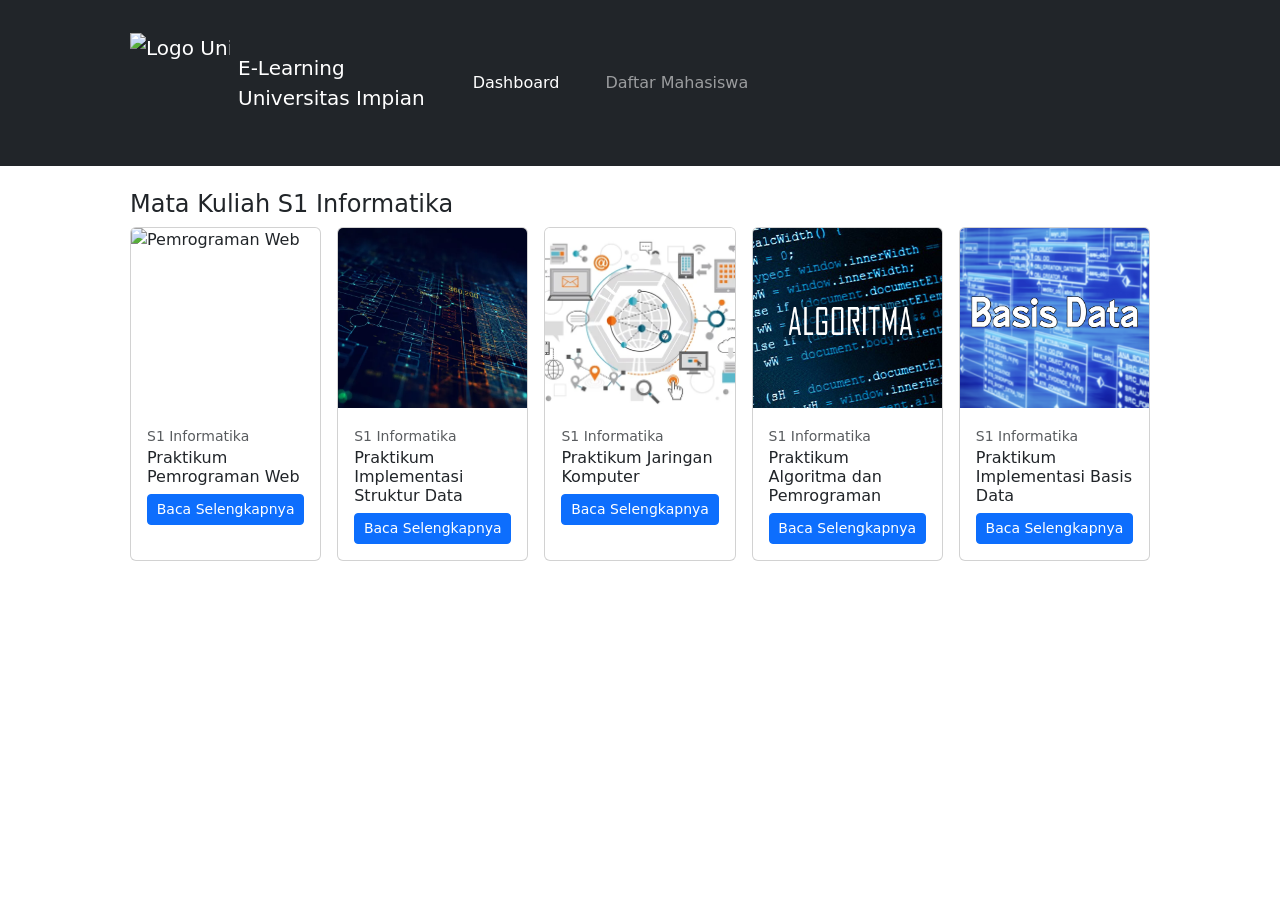
==== index.html @ 63eac9fa "Assignment 1" ====
<!DOCTYPE html>
<html lang="id">
<head>
    <meta charset="UTF-8">
    <meta name="viewport" content="width=device-width, initial-scale=1.0">
    <title>E-Learning Universitas Impian</title>

    <!-- Bootstrap -->
    <link href="https://cdn.jsdelivr.net/npm/bootstrap@5.3.3/dist/css/bootstrap.min.css" rel="stylesheet">

    <!-- Custom CSS -->
    <link rel="stylesheet" href="CSS Assignment1.css">
</head>
<body>

    <!-- NAVBAR -->
    <nav class="navbar navbar-expand-lg navbar-dark bg-dark">
        <div class="container">
            <a class="navbar-brand d-flex align-items-center" href="index.html">
                <img src="images/logo.png" alt="Logo Universitas Impian" class="logo">
                
                <div class="brand-text">
                    <div>E-Learning</div>
                    <div>Universitas Impian</div>
                </div>
            </a>

            <button class="navbar-toggler" type="button"
                    data-bs-toggle="collapse"
                    data-bs-target="#navbarNav">
                <span class="navbar-toggler-icon"></span>
            </button>

            <div class="collapse navbar-collapse" id="navbarNav">
                <ul class="navbar-nav ms-4">
                    <li class="nav-item">
                        <a class="nav-link active" href="index.html">Dashboard</a>
                    </li>
                    <li class="nav-item">
                        <a class="nav-link" href="Student.html">Daftar Mahasiswa</a>
                    </li>
                </ul>
            </div>
        </div>
    </nav>

    <!-- DASHBOARD -->
    <main class="container py-4">
        <h4 class="page-title">Mata Kuliah S1 Informatika</h4>

        <div class="row g-3">

            <div class="col-12 col-sm-6 col-md-4 col-lg">
                <div class="card course-card h-100">
                    <img src="https://images.unsplash.com/photo-1515879218367-8466d910aaa4?auto=format&fit=crop&w=500&q=80"
                         class="card-img-top" alt="Pemrograman Web">
                    <div class="card-body">
                        <small class="text-muted">S1 Informatika</small>
                        <h6 class="course-title">Praktikum Pemrograman Web</h6>
                        <a href="#" class="btn btn-primary btn-sm w-100">Baca Selengkapnya</a>
                    </div>
                </div>
            </div>

            <div class="col-12 col-sm-6 col-md-4 col-lg">
                <div class="card course-card h-100">
                    <img src="images/Gambar-Strukdat.jpg" alt="Implementasi Struktur Data" class="card-img-top">
                    <div class="card-body">
                        <small class="text-muted">S1 Informatika</small>
                        <h6 class="course-title">Praktikum Implementasi Struktur Data</h6>
                        <a href="#" class="btn btn-primary btn-sm w-100">Baca Selengkapnya</a>
                    </div>
                </div>
            </div>

            <div class="col-12 col-sm-6 col-md-4 col-lg">
                <div class="card course-card h-100">
                    <img src="images/Gambar-Jarkom.jpg" alt="Jaringan Komputer" class="card-img-top">
                    <div class="card-body">
                        <small class="text-muted">S1 Informatika</small>
                        <h6 class="course-title">Praktikum Jaringan Komputer</h6>
                        <a href="#" class="btn btn-primary btn-sm w-100">Baca Selengkapnya</a>
                    </div>
                </div>
            </div>

            <div class="col-12 col-sm-6 col-md-4 col-lg">
                <div class="card course-card h-100">
                    <img src="images/Gambar-Alpro.jpg" alt="Algoritma dan Pemrograman" class="card-img-top">
                    <div class="card-body">
                        <small class="text-muted">S1 Informatika</small>
                        <h6 class="course-title">Praktikum Algoritma dan Pemrograman</h6>
                        <a href="#" class="btn btn-primary btn-sm w-100">Baca Selengkapnya</a>
                    </div>
                </div>
            </div>

            <div class="col-12 col-sm-6 col-md-4 col-lg">
                <div class="card course-card h-100">
                    <img src="images/Gambar-Basdat.png" alt="Basis Data" class="card-img-top">
                    <div class="card-body">
                        <small class="text-muted">S1 Informatika</small>
                        <h6 class="course-title">Praktikum Implementasi Basis Data</h6>
                        <a href="#" class="btn btn-primary btn-sm w-100">Baca Selengkapnya</a>
                    </div>
                </div>
            </div>

        </div>
    </main>

    <script src="https://cdn.jsdelivr.net/npm/bootstrap@5.3.3/dist/js/bootstrap.bundle.min.js"></script>
</body>
</html>
---- CSS Assignment1.css ----
nav{
    display: flex;
    justify-content: space-between;
    align-items: center;
    position: sticky;
    top: 0;
    z-index: 1000;
}

nav ul{
    display: flex;
    gap: 30px;
    list-style-type: none;
}

.logo {
    width: 100px !important;
    height: 100px !important;
    object-fit: contain;
    margin-right: 8px;
}

.container{
    padding: 20px 60px;
}

.beranda{
    text-align: center;
}

.event-container{
    display: flex;
    gap: 25px;
}

.event-card{
    flex: 1;
    padding: 25px;
    border: 1px solid #ddd;
    border-radius: 10px;
}

.information{
    display: flex;
    gap: 50px;
}

.news{
    flex: 2;
}

.agenda{
    flex: 1;
}

.ajakan{
    text-align: center;
}

footer{
    display: flex;
    gap: 25px;
    align-items: center;
}

.card-img-top, .event-card img {
  width: 100%;
  height: 180px;
  object-fit: cover;
}
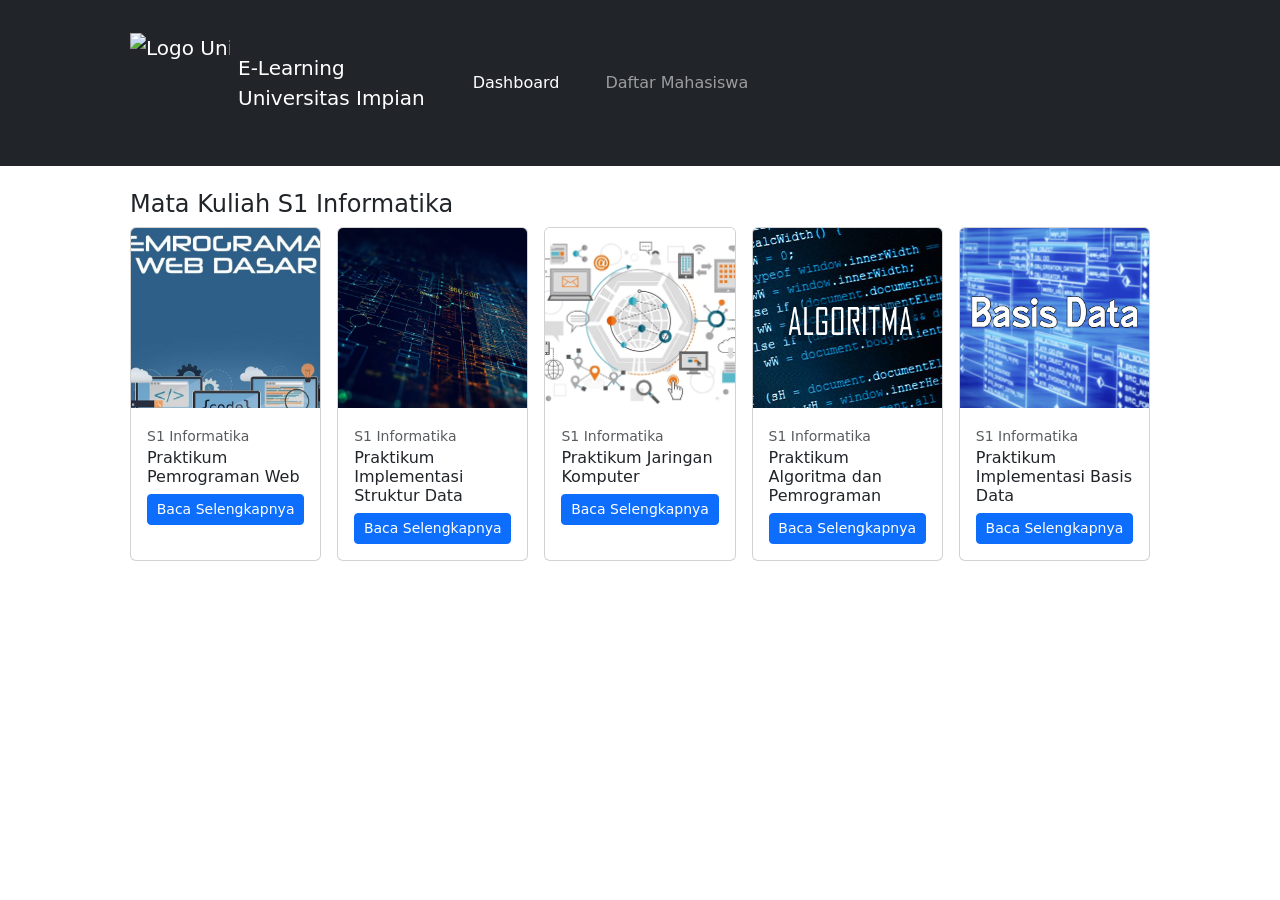
==== commit c5e7d368: "Assignment1" ====
--- a/index.html
+++ b/index.html
@@ -5,20 +5,16 @@
     <meta name="viewport" content="width=device-width, initial-scale=1.0">
     <title>E-Learning Universitas Impian</title>
 
-    <!-- Bootstrap -->
     <link href="https://cdn.jsdelivr.net/npm/bootstrap@5.3.3/dist/css/bootstrap.min.css" rel="stylesheet">
-
-    <!-- Custom CSS -->
-    <link rel="stylesheet" href="CSS Assignment1.css">
+    <link rel="stylesheet" href="style_assignment_satu.css">
 </head>
 <body>
 
-    <!-- NAVBAR -->
+    <!-- Navbar -->
     <nav class="navbar navbar-expand-lg navbar-dark bg-dark">
         <div class="container">
             <a class="navbar-brand d-flex align-items-center" href="index.html">
                 <img src="images/logo.png" alt="Logo Universitas Impian" class="logo">
-                
                 <div class="brand-text">
                     <div>E-Learning</div>
                     <div>Universitas Impian</div>
@@ -52,7 +48,7 @@
 
             <div class="col-12 col-sm-6 col-md-4 col-lg">
                 <div class="card course-card h-100">
-                    <img src="https://images.unsplash.com/photo-1515879218367-8466d910aaa4?auto=format&fit=crop&w=500&q=80"
+                    <img src="images/Gambar-Web.jpg"
                          class="card-img-top" alt="Pemrograman Web">
                     <div class="card-body">
                         <small class="text-muted">S1 Informatika</small>
--- a/style_assignment_satu.css
+++ b/style_assignment_satu.css
@@ -0,0 +1,70 @@
+nav{
+    display: flex;
+    justify-content: space-between;
+    align-items: center;
+    position: sticky;
+    top: 0;
+    z-index: 1000;
+}
+
+nav ul{
+    display: flex;
+    gap: 30px;
+    list-style-type: none;
+}
+
+.logo {
+    width: 100px !important;
+    height: 100px !important;
+    object-fit: contain;
+    margin-right: 8px;
+}
+
+.container{
+    padding: 20px 60px;
+}
+
+.beranda{
+    text-align: center;
+}
+
+.event-container{
+    display: flex;
+    gap: 25px;
+}
+
+.event-card{
+    flex: 1;
+    padding: 25px;
+    border: 1px solid #ddd;
+    border-radius: 10px;
+}
+
+.information{
+    display: flex;
+    gap: 50px;
+}
+
+.news{
+    flex: 2;
+}
+
+.agenda{
+    flex: 1;
+}
+
+.ajakan{
+    text-align: center;
+}
+
+footer{
+    display: flex;
+    gap: 25px;
+    align-items: center;
+}
+
+.card-img-top, .event-card img {
+  width: 100%;
+  height: 180px;
+  object-fit: cover;
+}
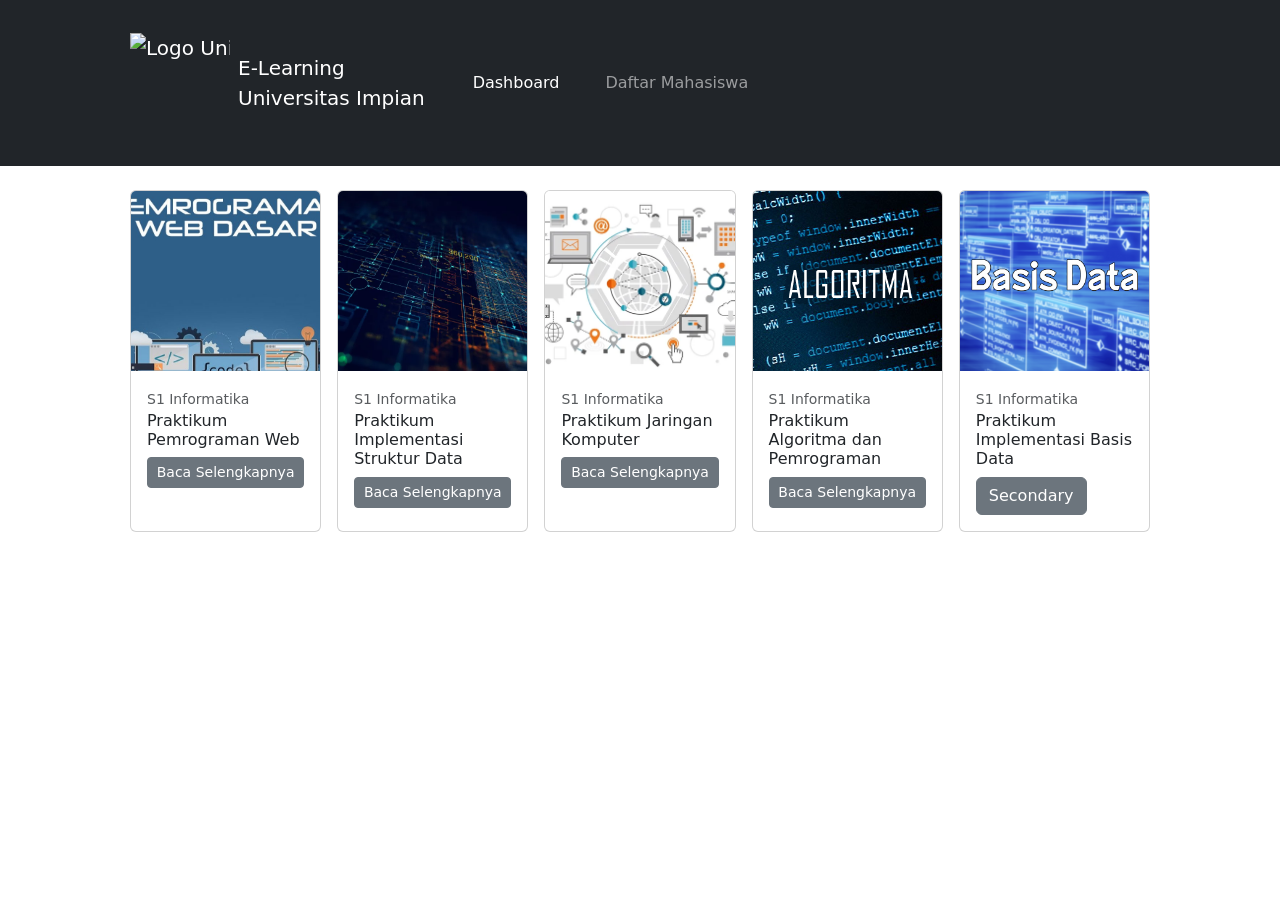
==== commit 55c03db4: "Assignment1" ====
--- a/index.html
+++ b/index.html
@@ -42,7 +42,6 @@
 
     <!-- DASHBOARD -->
     <main class="container py-4">
-        <h4 class="page-title">Mata Kuliah S1 Informatika</h4>
 
         <div class="row g-3">
 
@@ -53,7 +52,7 @@
                     <div class="card-body">
                         <small class="text-muted">S1 Informatika</small>
                         <h6 class="course-title">Praktikum Pemrograman Web</h6>
-                        <a href="#" class="btn btn-primary btn-sm w-100">Baca Selengkapnya</a>
+                        <a href="#" class="btn btn-secondary btn-sm w-100">Baca Selengkapnya</a>
                     </div>
                 </div>
             </div>
@@ -64,7 +63,7 @@
                     <div class="card-body">
                         <small class="text-muted">S1 Informatika</small>
                         <h6 class="course-title">Praktikum Implementasi Struktur Data</h6>
-                        <a href="#" class="btn btn-primary btn-sm w-100">Baca Selengkapnya</a>
+                        <a href="#" class="btn btn-secondary btn-sm w-100">Baca Selengkapnya</a>
                     </div>
                 </div>
             </div>
@@ -75,7 +74,7 @@
                     <div class="card-body">
                         <small class="text-muted">S1 Informatika</small>
                         <h6 class="course-title">Praktikum Jaringan Komputer</h6>
-                        <a href="#" class="btn btn-primary btn-sm w-100">Baca Selengkapnya</a>
+                        <a href="#" class="btn btn-secondary btn-sm w-100">Baca Selengkapnya</a>
                     </div>
                 </div>
             </div>
@@ -86,7 +85,7 @@
                     <div class="card-body">
                         <small class="text-muted">S1 Informatika</small>
                         <h6 class="course-title">Praktikum Algoritma dan Pemrograman</h6>
-                        <a href="#" class="btn btn-primary btn-sm w-100">Baca Selengkapnya</a>
+                        <a href="#" class="btn btn-secondary btn-sm w-100">Baca Selengkapnya</a>
                     </div>
                 </div>
             </div>
@@ -97,7 +96,7 @@
                     <div class="card-body">
                         <small class="text-muted">S1 Informatika</small>
                         <h6 class="course-title">Praktikum Implementasi Basis Data</h6>
-                        <a href="#" class="btn btn-primary btn-sm w-100">Baca Selengkapnya</a>
+                        <button type="button" class="btn btn-secondary">Secondary</button>
                     </div>
                 </div>
             </div>
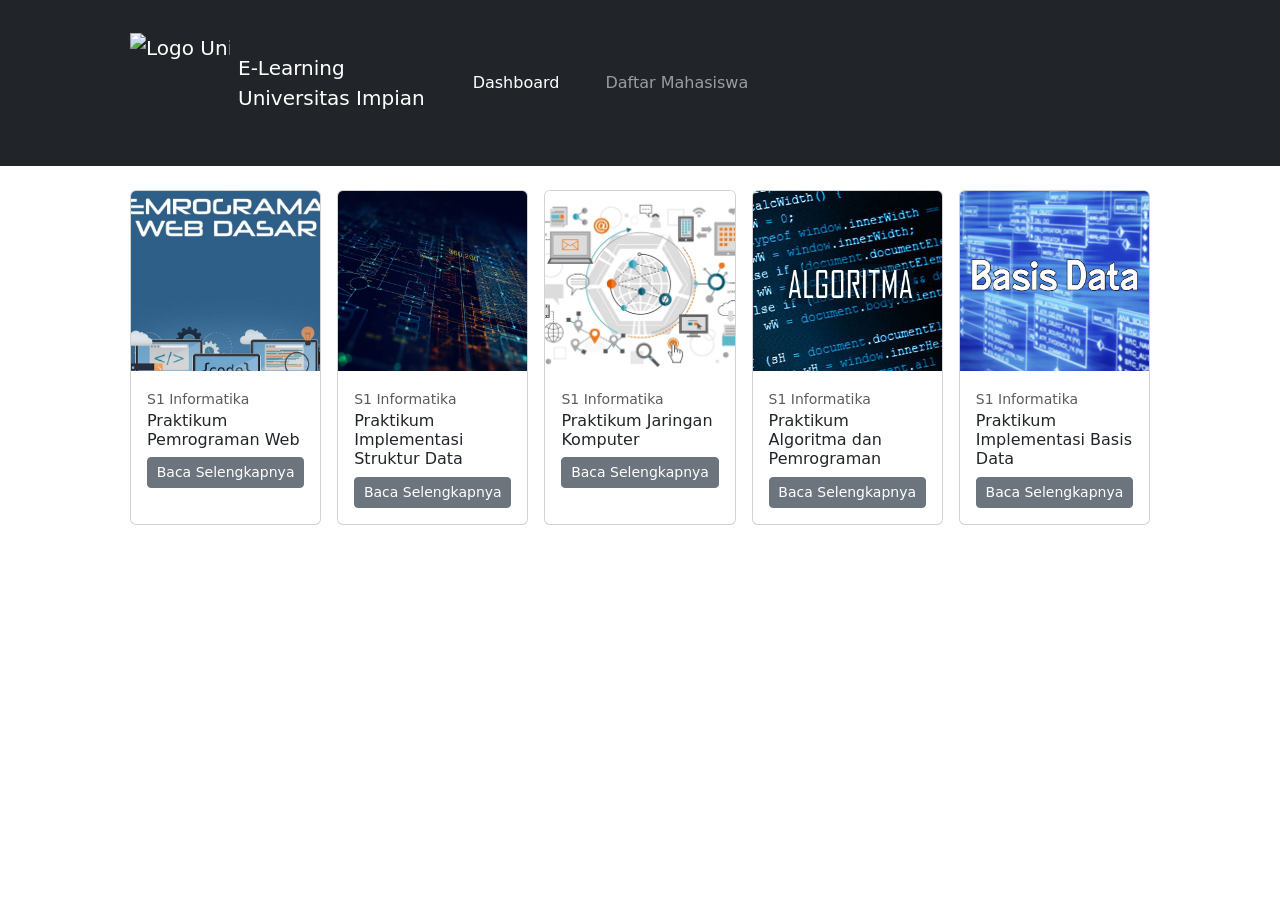
==== commit 9e048e5f: "Assignment1" ====
--- a/index.html
+++ b/index.html
@@ -96,7 +96,7 @@
                     <div class="card-body">
                         <small class="text-muted">S1 Informatika</small>
                         <h6 class="course-title">Praktikum Implementasi Basis Data</h6>
-                        <button type="button" class="btn btn-secondary">Secondary</button>
+                        <a href="#" class="btn btn-secondary btn-sm w-100">Baca Selengkapnya</a>
                     </div>
                 </div>
             </div>
